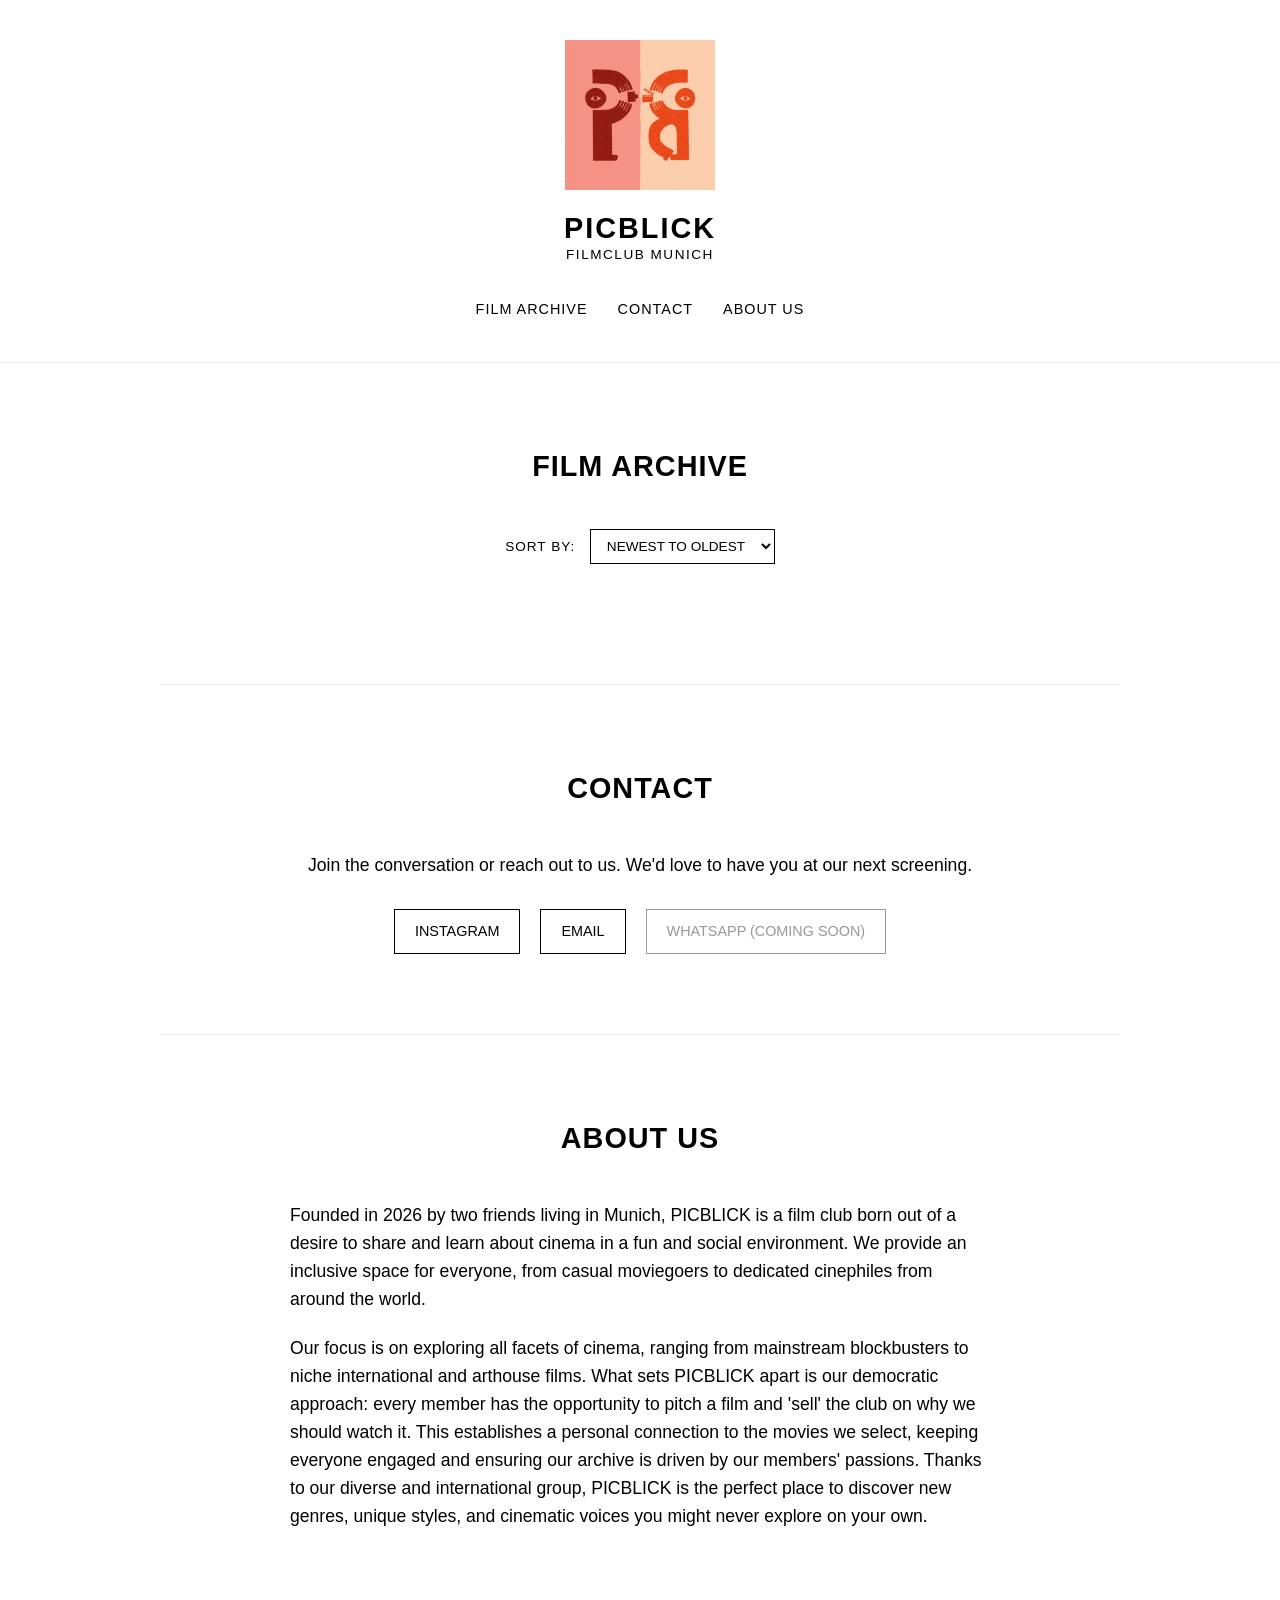
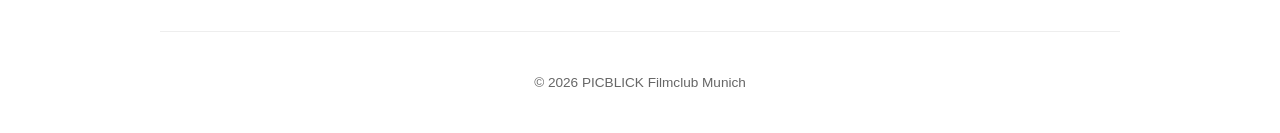
==== index.html @ 20578536 "Update footer copyright year to 2026" ====
<!DOCTYPE html>
<html lang="en">
<head>
    <meta charset="UTF-8">
    <meta name="viewport" content="width=device-width, initial-scale=1.0">
    <title>PICBLICK Filmclub</title>
    <link rel="stylesheet" href="style.css">
</head>
<body>

    <header>
        <nav>
            <div class="logo-container">
                <img src="logo.jpg" alt="PICBLICK Logo" class="logo">
                <div class="site-title">
                    <h1>PICBLICK</h1>
                    <h2>FILMCLUB MUNICH</h2>
                </div>
            </div>
            <ul class="nav-links">
                <li><a href="#filmarchive">Film Archive</a></li>
                <li><a href="#contact">Contact</a></li>
                <li><a href="#about">About Us</a></li>
            </ul>
        </nav>
    </header>

    <main>
        <section id="filmarchive" class="section">
            <h2>Film Archive</h2>
            
            <div class="controls">
                <label for="sort-select">Sort by:</label>
                <select id="sort-select">
                    <option value="date-desc">Newest to Oldest</option>
                    <option value="date-asc">Oldest to Newest</option>
                    <option value="rating-desc">Highest Rated</option>
                    <option value="rating-asc">Lowest Rated</option>
                </select>
            </div>

            <div class="grid-container" id="movie-grid">
                </div>
        </section>

        <section id="contact" class="section">
            <h2>Contact</h2>
            <div class="text-content center-text">
                <p>Join the conversation or reach out to us. We'd love to have you at our next screening.</p>
                <div class="contact-links">
                    <a href="https://instagram.com/picblickfilmclub" target="_blank">Instagram</a>
                    <a href="mailto:picblickfilmclub@gmail.com">Email</a>
                    <a href="#" class="disabled-link">WhatsApp (Coming Soon)</a>
                </div>
            </div>
        </section>

        <section id="about" class="section">
            <h2>About Us</h2>
            <div class="text-content">
                <p>Founded in 2026 by two friends living in Munich, PICBLICK is a film club born out of a desire to share and learn about cinema in a fun and social environment. We provide an inclusive space for everyone, from casual moviegoers to dedicated cinephiles from around the world.</p>
                <p>Our focus is on exploring all facets of cinema, ranging from mainstream blockbusters to niche international and arthouse films. What sets PICBLICK apart is our democratic approach: every member has the opportunity to pitch a film and 'sell' the club on why we should watch it. This establishes a personal connection to the movies we select, keeping everyone engaged and ensuring our archive is driven by our members' passions. Thanks to our diverse and international group, PICBLICK is the perfect place to discover new genres, unique styles, and cinematic voices you might never explore on your own.</p>
            </div>
        </section>
    </main>

    <footer>
        <p>&copy; 2026 PICBLICK Filmclub Munich</p>
    </footer>

    <script>
        // --- PUT YOUR TMDB API KEY HERE ---
        const TMDB_API_KEY = 'd668617bc36509c65b03d5f395f1cf01';

        // --- ADD YOUR MOVIES HERE ---
        const movieArchive = [
            { title: "Drive", year: "2012", rating: "3.28/5", event: "", date: "26.08.2024" },
            { title: "Taste of Cherry", year: "1997", rating: "3.27/5", event: "", date: "16.11.2024" },
            { title: "Fargo", year: "1996", rating: "3.68/5", event: "Winter Special", date: "09.12.2024" }, 
            { title: "The Motorcycle Diaries", year: "2004", rating: "4.75/5", event: "Vacation/Trip Special", date: "09.03.2025" },
            { title: "Companion", year: "2025", rating: "3.00/5", event: "Horror Special", date: "11.04.2025" },
            { title: "Taipei Story", year: "1985", rating: "3.57/5", event: "", date: "20.09.2025" }
        ];

        let loadedMovies = []; // This will store the movies + their poster images
        
        const grid = document.getElementById('movie-grid');
        const sortSelect = document.getElementById('sort-select');

        // Helper function to turn "DD.MM.YYYY" into a real date for sorting
        function parseDate(dateStr) {
            const [day, month, year] = dateStr.split('.');
            return new Date(`${year}-${month}-${day}`).getTime();
        }

        // Helper function to turn "4.5/5" into the number 4.5 for sorting
        function parseRating(ratingStr) {
            return parseFloat(ratingStr.split('/')[0]);
        }

        async function fetchMoviesData() {
            // 1. Fetch all posters from the API just once
            for (const movie of movieArchive) {
                try {
                    const response = await fetch(`https://api.themoviedb.org/3/search/movie?api_key=${TMDB_API_KEY}&query=${encodeURIComponent(movie.title)}&year=${movie.year}`);
                    const data = await response.json();
                    
                    let posterUrl = 'placeholder.jpg';
                    if (data.results && data.results.length > 0 && data.results[0].poster_path) {
                        posterUrl = `https://image.tmdb.org/t/p/original${data.results[0].poster_path}`;
                    }

                    // Save the movie info plus the poster URL to our array
                    loadedMovies.push({ ...movie, posterUrl });
                } catch (error) {
                    console.error('Error fetching data for', movie.title, error);
                }
            }
            
            // 2. Once everything is downloaded, sort and display them
            sortAndRender();
        }

        function sortAndRender() {
            const sortType = sortSelect.value;
            
            // Sort the array based on what the user selected
            loadedMovies.sort((a, b) => {
                if (sortType === 'date-desc') return parseDate(b.date) - parseDate(a.date);
                if (sortType === 'date-asc') return parseDate(a.date) - parseDate(b.date);
                if (sortType === 'rating-desc') return parseRating(b.rating) - parseRating(a.rating);
                if (sortType === 'rating-asc') return parseRating(a.rating) - parseRating(b.rating);
                return 0;
            });

            // Display the sorted grid
            renderGrid();
        }

        function renderGrid() {
            grid.innerHTML = ''; // Clear the grid first
            
            loadedMovies.forEach(movie => {
                let dateAndEventHTML = `<p class="movie-date">${movie.date}</p>`;
                if (movie.event) {
                    dateAndEventHTML = `<p class="movie-date"><span class="event-title">${movie.event}</span> &mdash; ${movie.date}</p>`;
                }

                const movieHTML = `
                    <div class="movie-item">
                        <img src="${movie.posterUrl}" alt="${movie.title} Poster" class="poster">
                        <h3>${movie.title}</h3>
                        <div class="rating">${movie.rating}</div>
                        ${dateAndEventHTML}
                    </div>
                `;
                grid.insertAdjacentHTML('beforeend', movieHTML);
            });
        }

        // Listen for when the user changes the dropdown menu
        sortSelect.addEventListener('change', sortAndRender);

        // Start the whole process when the page loads
        fetchMoviesData();
    </script>
</body>
</html>
---- style.css ----
/* GLOBAL STYLES */
* {
    margin: 0;
    padding: 0;
    box-sizing: border-box;
}

html {
    scroll-behavior: smooth;
}

body {
    font-family: "Helvetica Neue", Helvetica, Arial, sans-serif;
    background-color: #ffffff;
    color: #000000;
    line-height: 1.6;
    -webkit-font-smoothing: antialiased;
}

/* NAVIGATION & HEADER */
header {
    border-bottom: 1px solid #eeeeee;
    padding: 40px 20px;
}

nav {
    display: flex;
    flex-direction: column;
    align-items: center;
}

.logo-container {
    text-align: center;
    margin-bottom: 30px;
}

.logo {
    width: 150px;
    margin-bottom: 15px;
}

.site-title h1 {
    font-size: 1.8rem;
    font-weight: 700;
    letter-spacing: 2px;
    line-height: 1.1;
}

.site-title h2 {
    font-size: 0.85rem;
    font-weight: 500;
    letter-spacing: 1.5px;
    margin-bottom: 0; /* overrides global h2 margin */
    border: none;
    padding: 0;
}

.nav-links {
    list-style: none;
    display: flex;
    gap: 30px;
}

.nav-links a {
    text-decoration: none;
    color: #000000;
    font-weight: 500;
    font-size: 0.9rem;
    text-transform: uppercase;
    letter-spacing: 1px;
}

.nav-links a:hover {
    text-decoration: underline;
}

/* LAYOUT & SECTIONS */
main {
    max-width: 1000px;
    margin: 0 auto;
    padding: 0 20px;
}

.section {
    padding: 80px 0;
    border-bottom: 1px solid #eeeeee;
}

/* SECTION HEADERS */
h2 {
    font-family: "Helvetica Neue", Helvetica, Arial, sans-serif;
    font-size: 1.8rem;
    font-weight: 700;
    text-transform: uppercase;
    letter-spacing: 1px;
    text-align: center;
    margin-bottom: 40px;
}

.text-content {
    max-width: 700px;
    margin: 0 auto;
    font-size: 1.1rem;
}

.text-content p {
    margin-bottom: 20px;
}

.center-text {
    text-align: center;
}

/* FILMARCHIVE GRID */
.grid-container {
    display: grid;
    grid-template-columns: repeat(auto-fill, minmax(250px, 1fr));
    gap: 40px;
}

.movie-item {
    text-align: center;
}

.poster {
    width: 100%;
    aspect-ratio: 2 / 3; /* Forces standard movie poster dimensions */
    object-fit: cover;   /* Crops the image to fit the ratio perfectly */
    margin-bottom: 15px;
    background-color: #f5f5f5; /* Light grey placeholder while loading */
}

.movie-item h3 {
    font-size: 1.1rem;
    font-weight: bold;
    margin-bottom: 5px;
}

/* SORTING CONTROLS */
.controls {
    text-align: center;
    margin-bottom: 40px;
}

.controls label {
    font-size: 0.85rem;
    text-transform: uppercase;
    letter-spacing: 1px;
    margin-right: 10px;
    font-weight: 500;
}

.controls select {
    padding: 8px 12px;
    font-family: inherit;
    font-size: 0.85rem;
    border: 1px solid #000000;
    background-color: #ffffff;
    color: #000000;
    cursor: pointer;
    text-transform: uppercase;
    outline: none;
}

/* RATING BADGE */
.rating {
    display: inline-block;
    background-color: #000000; /* Solid black background */
    color: #ffffff; /* White text */
    padding: 4px 12px;
    font-size: 0.85rem;
    font-weight: bold;
    border-radius: 20px; /* Makes it look like a sleek pill/badge */
    margin: 10px 0;
    letter-spacing: 1px;
}

.movie-date {
    font-size: 0.85rem;
    color: #666666;
    margin-top: 2px;
    font-style: italic;
}

.event-title {
    font-weight: 600; /* Makes the special event text bolder */
    color: #333333; /* Slightly darker to emphasize the bold text */
}

/* CONTACT LINKS */
.contact-links {
    display: flex;
    justify-content: center;
    gap: 20px;
    margin-top: 30px;
}

.contact-links a {
    text-decoration: none;
    color: #000000;
    border: 1px solid #000000;
    padding: 10px 20px;
    font-size: 0.9rem;
    text-transform: uppercase;
    transition: all 0.3s ease;
}

.contact-links a:hover {
    background-color: #000000;
    color: #ffffff;
}

.disabled-link {
    color: #999999 !important;
    border-color: #999999 !important;
    cursor: default;
}

.disabled-link:hover {
    background-color: transparent !important;
    color: #999999 !important;
}

/* FOOTER */
footer {
    text-align: center;
    padding: 40px 20px;
    font-size: 0.85rem;
    color: #666666;
}
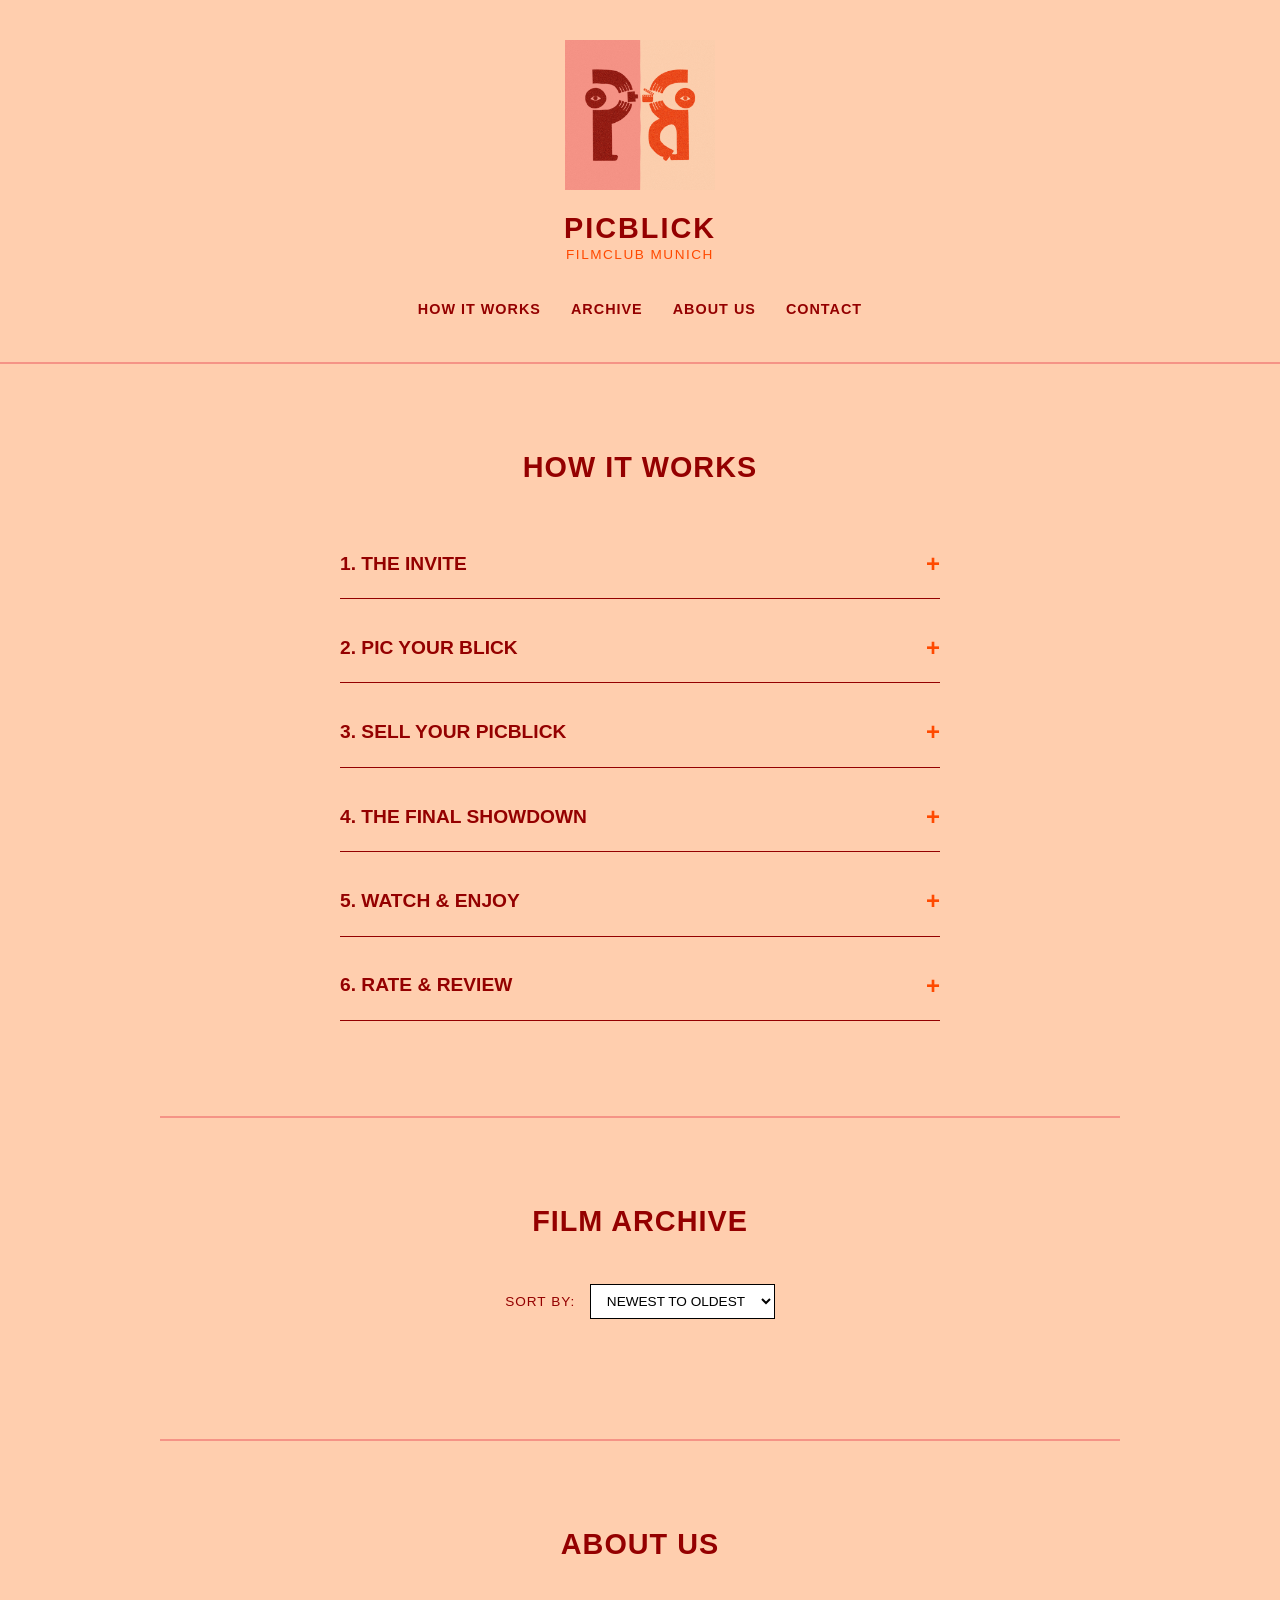
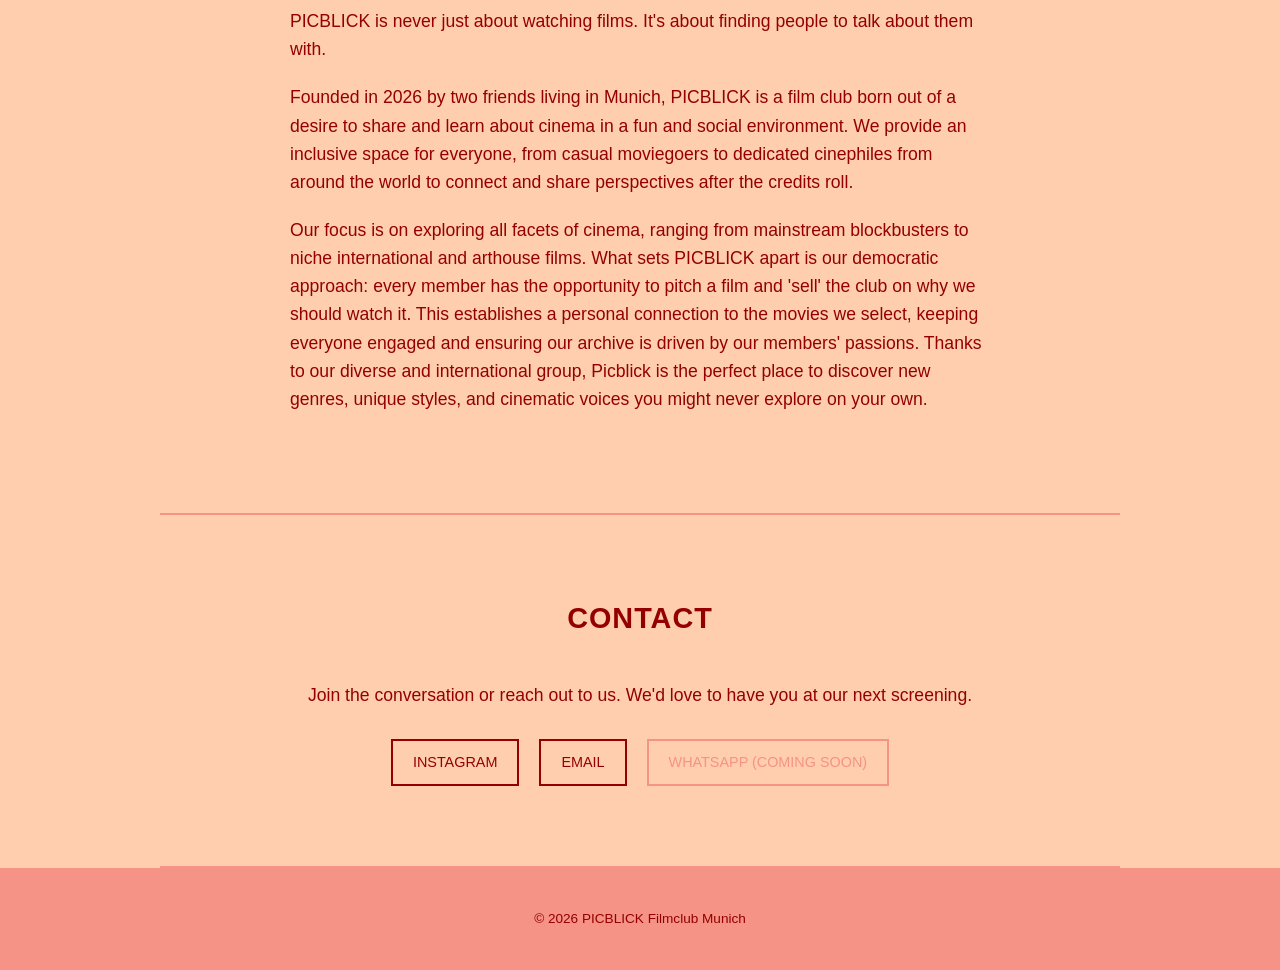
==== commit a687a9d7: "Update index.html" ====
--- a/index.html
+++ b/index.html
@@ -18,14 +18,52 @@
                 </div>
             </div>
             <ul class="nav-links">
-                <li><a href="#filmarchive">Film Archive</a></li>
+                <li><a href="#how-it-works">How It Works</a></li>
+                <li><a href="#filmarchive">Archive</a></li>
+                <li><a href="#about">About Us</a></li>
                 <li><a href="#contact">Contact</a></li>
-                <li><a href="#about">About Us</a></li>
             </ul>
         </nav>
     </header>
 
     <main>
+        <section id="how-it-works" class="section">
+            <h2>How It Works</h2>
+            <div class="steps-container">
+                
+                <details class="step">
+                    <summary>1. The Invite</summary>
+                    <p>Join our WhatsApp group to get notified about upcoming film days and stay in the loop.</p>
+                </details>
+
+                <details class="step">
+                    <summary>2. Pic your Blick</summary>
+                    <p>A week before we meet, submit a favorite movie or one you want to watch. 1 entry max per person, 10 movies total - be fast!. We handle the logistics of renting or finding the stream.</p>
+                </details>
+
+                <details class="step">
+                    <summary>3. Sell Your Picblick</summary>
+                    <p>On event day, everyone who submitted a film gets exactly one minute to pitch the club on why their movie deserves the screen.</p>
+                </details>
+
+                <details class="step">
+                    <summary>4. The Final Showdown</summary>
+                    <p>We vote the list down to the top 2 films. The final two members go head-to-head with one last 1-minute pitch to secure the win.</p>
+                </details>
+
+                <details class="step">
+                    <summary>5. Watch & Enjoy</summary>
+                    <p>The winning film is crowned, the lights go down, and the movie starts.</p>
+                </details>
+
+                <details class="step">
+                    <summary>6. Rate & Review</summary>
+                    <p>After the credits roll, we discuss the film as a group and assign it a final, official PICBLICK cumulative rating to enter into the archive.</p>
+                </details>
+
+            </div>
+        </section>
+
         <section id="filmarchive" class="section">
             <h2>Film Archive</h2>
             
@@ -41,6 +79,15 @@
 
             <div class="grid-container" id="movie-grid">
                 </div>
+        </section>
+
+        <section id="about" class="section">
+            <h2>About Us</h2>
+            <div class="text-content">
+                <p class="intro-bold"> PICBLICK is never just about watching films. It's about finding people to talk about them with. </p>
+                <p>Founded in 2026 by two friends living in Munich, PICBLICK is a film club born out of a desire to share and learn about cinema in a fun and social environment. We provide an inclusive space for everyone, from casual moviegoers to dedicated cinephiles from around the world to connect and share perspectives after the credits roll. </p>
+                <p>Our focus is on exploring all facets of cinema, ranging from mainstream blockbusters to niche international and arthouse films. What sets PICBLICK apart is our democratic approach: every member has the opportunity to pitch a film and 'sell' the club on why we should watch it. This establishes a personal connection to the movies we select, keeping everyone engaged and ensuring our archive is driven by our members' passions. Thanks to our diverse and international group, Picblick is the perfect place to discover new genres, unique styles, and cinematic voices you might never explore on your own.</p>
+            </div>
         </section>
 
         <section id="contact" class="section">
@@ -54,14 +101,7 @@
                 </div>
             </div>
         </section>
-
-        <section id="about" class="section">
-            <h2>About Us</h2>
-            <div class="text-content">
-                <p>Founded in 2026 by two friends living in Munich, PICBLICK is a film club born out of a desire to share and learn about cinema in a fun and social environment. We provide an inclusive space for everyone, from casual moviegoers to dedicated cinephiles from around the world.</p>
-                <p>Our focus is on exploring all facets of cinema, ranging from mainstream blockbusters to niche international and arthouse films. What sets PICBLICK apart is our democratic approach: every member has the opportunity to pitch a film and 'sell' the club on why we should watch it. This establishes a personal connection to the movies we select, keeping everyone engaged and ensuring our archive is driven by our members' passions. Thanks to our diverse and international group, PICBLICK is the perfect place to discover new genres, unique styles, and cinematic voices you might never explore on your own.</p>
-            </div>
-        </section>
+    </main>
     </main>
 
     <footer>
--- a/style.css
+++ b/style.css
@@ -11,15 +11,15 @@
 
 body {
     font-family: "Helvetica Neue", Helvetica, Arial, sans-serif;
-    background-color: #ffffff;
-    color: #000000;
+    background-color: #FFCEAE; /* Main Tan Background */
+    color: #940000; /* Dark Red Text */
     line-height: 1.6;
     -webkit-font-smoothing: antialiased;
 }
 
 /* NAVIGATION & HEADER */
 header {
-    border-bottom: 1px solid #eeeeee;
+    border-bottom: 2px solid #F59386; /* Light Red Divider */
     padding: 40px 20px;
 }
 
@@ -44,15 +44,17 @@
     font-weight: 700;
     letter-spacing: 2px;
     line-height: 1.1;
+    color: #940000;
 }
 
 .site-title h2 {
     font-size: 0.85rem;
     font-weight: 500;
     letter-spacing: 1.5px;
-    margin-bottom: 0; /* overrides global h2 margin */
+    margin-bottom: 0; 
     border: none;
     padding: 0;
+    color: #FF4900; /* Orange Subtitle */
 }
 
 .nav-links {
@@ -63,15 +65,16 @@
 
 .nav-links a {
     text-decoration: none;
-    color: #000000;
-    font-weight: 500;
+    color: #940000;
+    font-weight: bold;
     font-size: 0.9rem;
     text-transform: uppercase;
     letter-spacing: 1px;
+    transition: color 0.3s ease;
 }
 
 .nav-links a:hover {
-    text-decoration: underline;
+    color: #FF4900; /* Orange Hover */
 }
 
 /* LAYOUT & SECTIONS */
@@ -83,7 +86,7 @@
 
 .section {
     padding: 80px 0;
-    border-bottom: 1px solid #eeeeee;
+    border-bottom: 2px solid #F59386; /* Light Red Divider */
 }
 
 /* SECTION HEADERS */
@@ -95,6 +98,7 @@
     letter-spacing: 1px;
     text-align: center;
     margin-bottom: 40px;
+    color: #940000;
 }
 
 .text-content {
@@ -165,26 +169,14 @@
 /* RATING BADGE */
 .rating {
     display: inline-block;
-    background-color: #000000; /* Solid black background */
-    color: #ffffff; /* White text */
+    background-color: #940000; /* Dark Red Pill */
+    color: #FFCEAE; /* Tan Text */
     padding: 4px 12px;
     font-size: 0.85rem;
     font-weight: bold;
-    border-radius: 20px; /* Makes it look like a sleek pill/badge */
+    border-radius: 20px; 
     margin: 10px 0;
     letter-spacing: 1px;
-}
-
-.movie-date {
-    font-size: 0.85rem;
-    color: #666666;
-    margin-top: 2px;
-    font-style: italic;
-}
-
-.event-title {
-    font-weight: 600; /* Makes the special event text bolder */
-    color: #333333; /* Slightly darker to emphasize the bold text */
 }
 
 /* CONTACT LINKS */
@@ -197,28 +189,29 @@
 
 .contact-links a {
     text-decoration: none;
-    color: #000000;
-    border: 1px solid #000000;
+    color: #940000;
+    border: 2px solid #940000;
     padding: 10px 20px;
     font-size: 0.9rem;
+    text-weight: bold;
     text-transform: uppercase;
     transition: all 0.3s ease;
 }
 
 .contact-links a:hover {
-    background-color: #000000;
-    color: #ffffff;
+    background-color: #940000;
+    color: #FFCEAE;
 }
 
 .disabled-link {
-    color: #999999 !important;
-    border-color: #999999 !important;
+    color: #F59386 !important;
+    border-color: #F59386 !important;
     cursor: default;
 }
 
 .disabled-link:hover {
     background-color: transparent !important;
-    color: #999999 !important;
+    color: #F59386 !important;
 }
 
 /* FOOTER */
@@ -226,5 +219,51 @@
     text-align: center;
     padding: 40px 20px;
     font-size: 0.85rem;
-    color: #666666;
-}
+    color: #940000;
+    background-color: #F59386; /* Light Red Footer Block */
+}
+
+/* HOW IT WORKS ACCORDION */
+.steps-container {
+    max-width: 600px;
+    margin: 0 auto;
+}
+
+.step {
+    margin-bottom: 15px;
+    border-bottom: 1px solid #940000;
+}
+
+.step summary {
+    font-size: 1.2rem;
+    font-weight: bold;
+    cursor: pointer;
+    padding: 15px 0;
+    list-style: none; /* Removes the default arrow */
+    display: flex;
+    justify-content: space-between;
+    align-items: center;
+    text-transform: uppercase;
+    transition: color 0.3s ease;
+}
+
+.step summary:hover {
+    color: #FF4900;
+}
+
+.step summary::after {
+    content: '+';
+    font-size: 1.5rem;
+    color: #FF4900;
+}
+
+.step[open] summary::after {
+    content: '-';
+}
+
+.step p {
+    padding-bottom: 20px;
+    font-size: 1rem;
+    line-height: 1.5;
+    opacity: 0.9;
+}
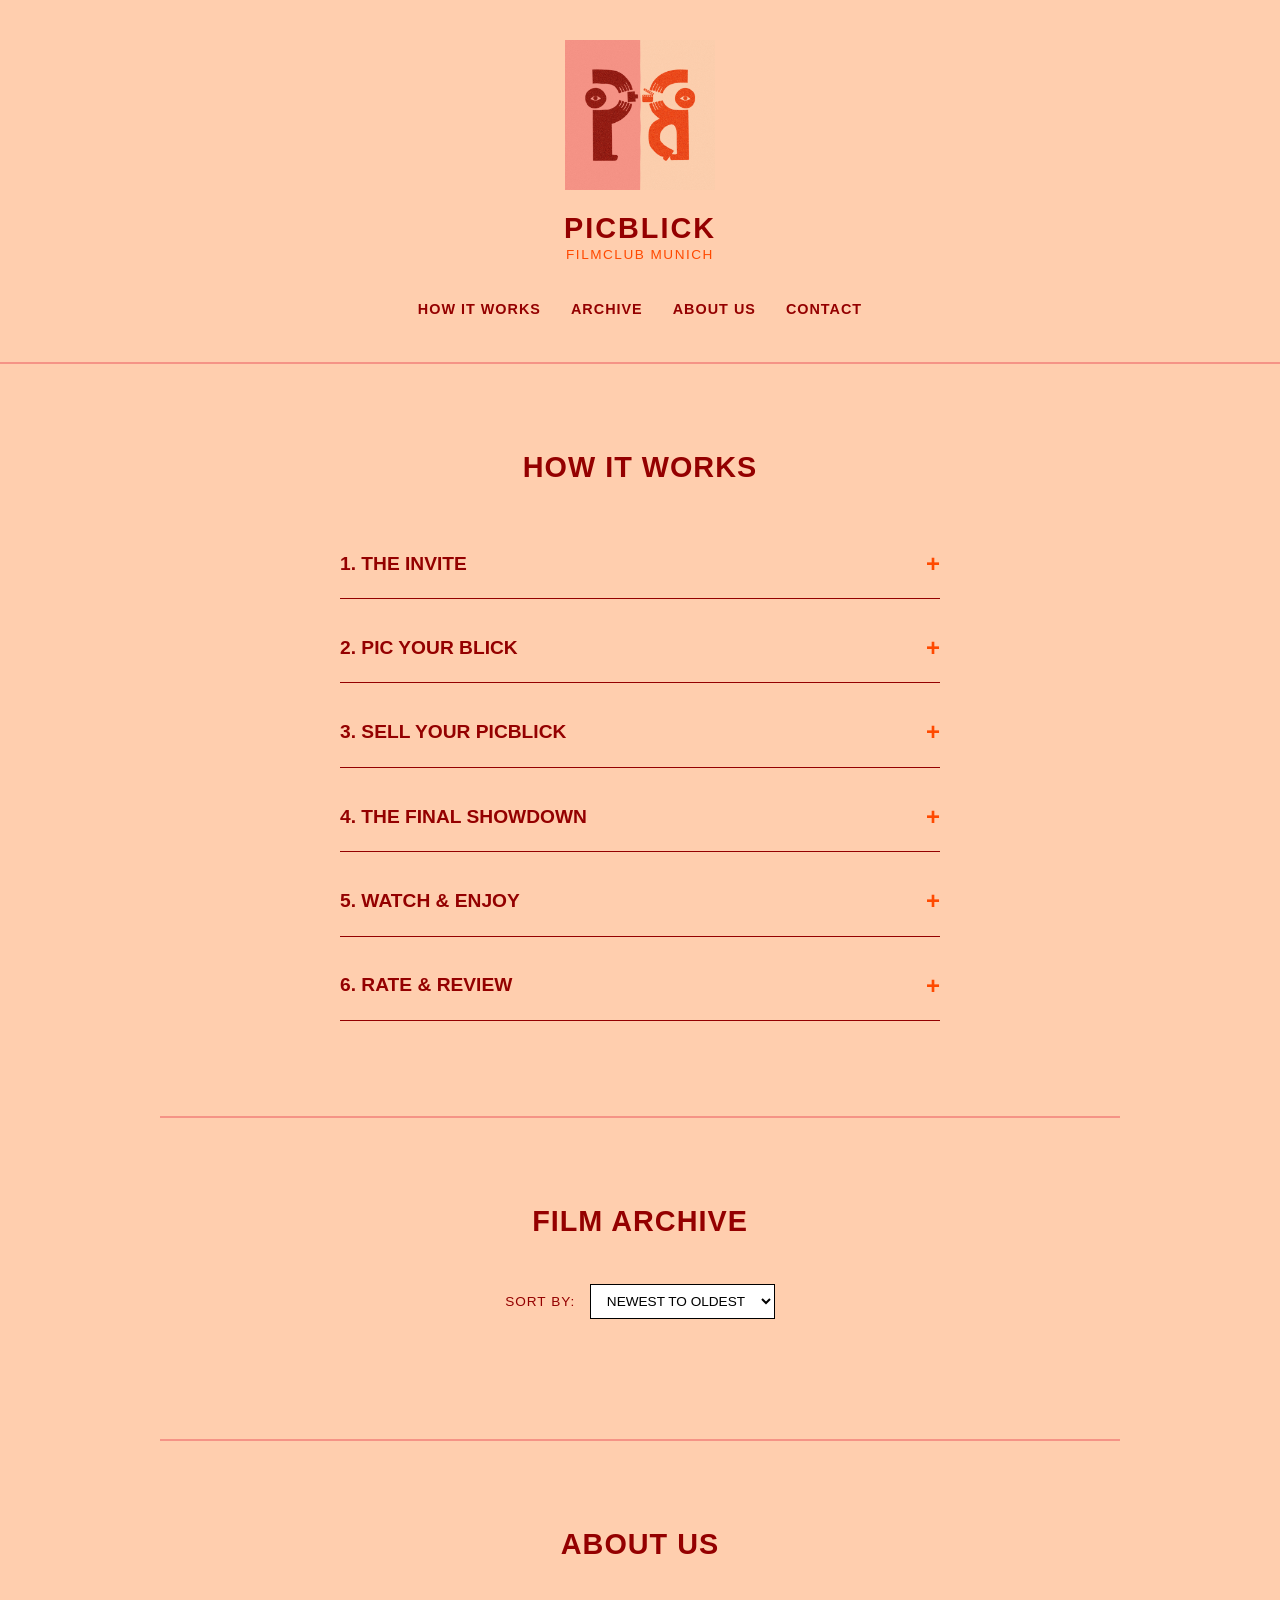
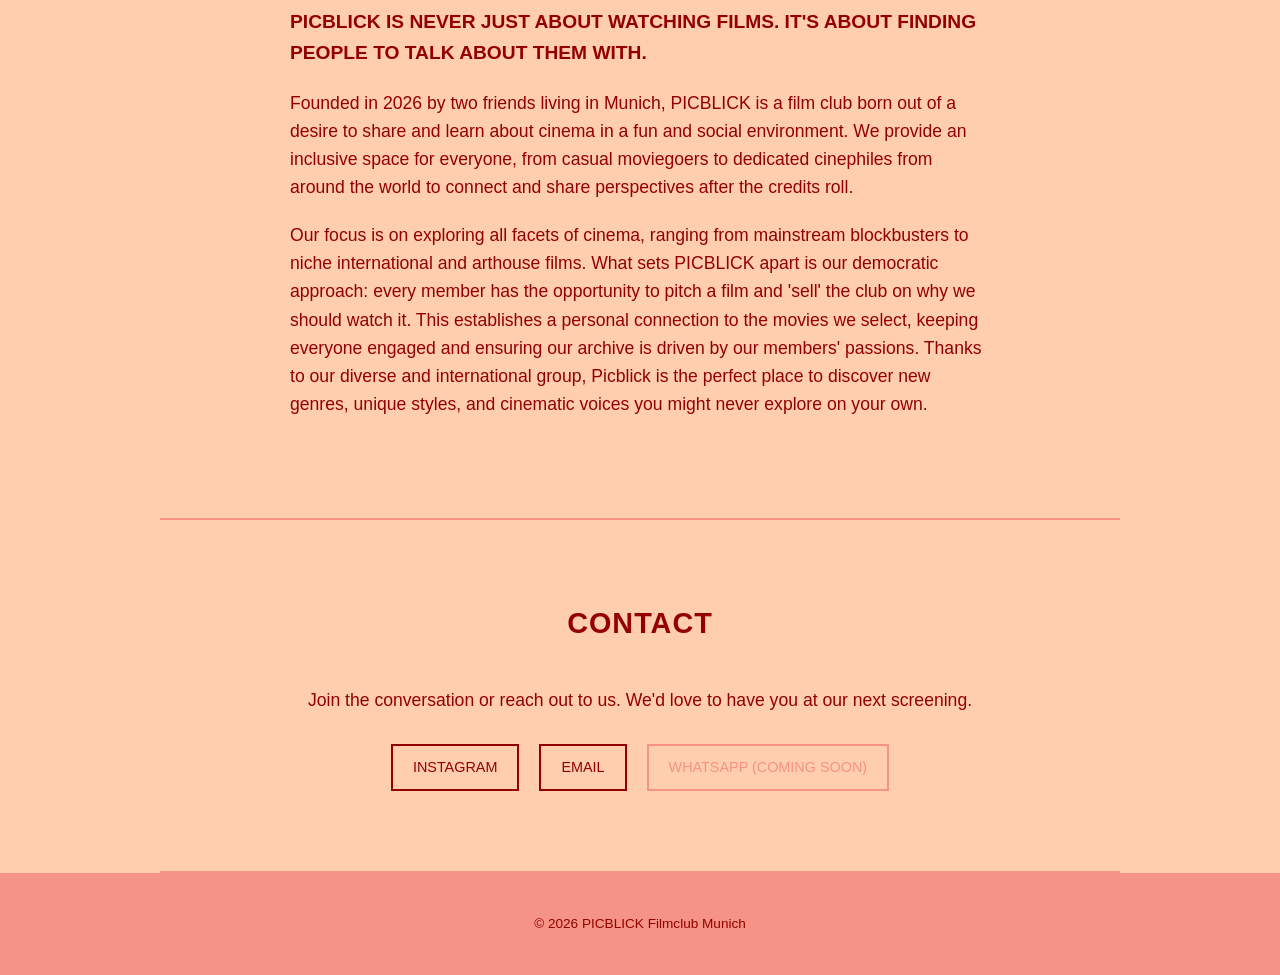
==== commit bbf44b3c: "Update index.html" ====
--- a/index.html
+++ b/index.html
@@ -38,7 +38,7 @@
 
                 <details class="step">
                     <summary>2. Pic your Blick</summary>
-                    <p>A week before we meet, submit a favorite movie or one you want to watch. 1 entry max per person, 10 movies total - be fast!. We handle the logistics of renting or finding the stream.</p>
+                    <p>A week before we meet, submit one of your favs or a film you really want to watch. 1 entry max per person and 10 movies total, so be fast to submit! We'll handle the logistics of renting or finding the stream.</p>
                 </details>
 
                 <details class="step">
--- a/style.css
+++ b/style.css
@@ -111,6 +111,12 @@
     margin-bottom: 20px;
 }
 
+.intro-bold {
+    font-weight: bold;
+    text-transform: uppercase;
+    font-size: 1.2rem;
+}
+
 .center-text {
     text-align: center;
 }
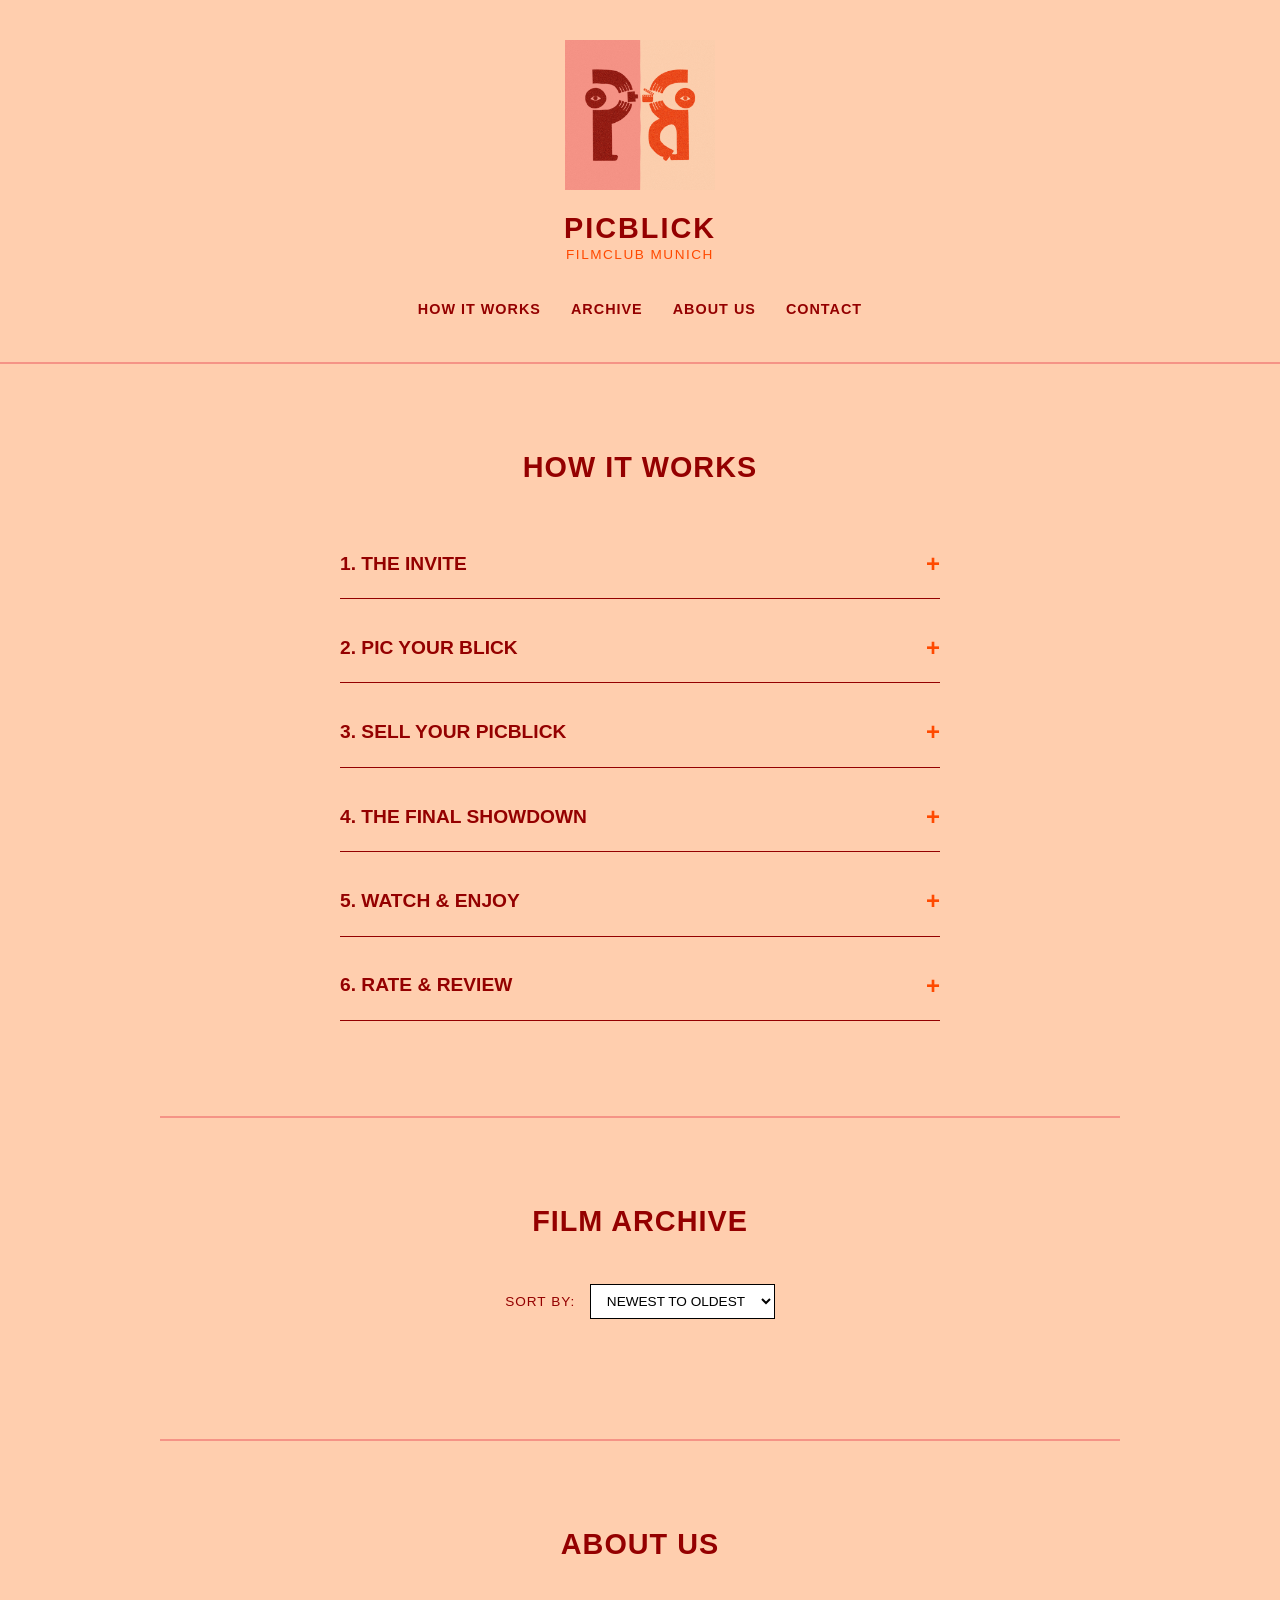
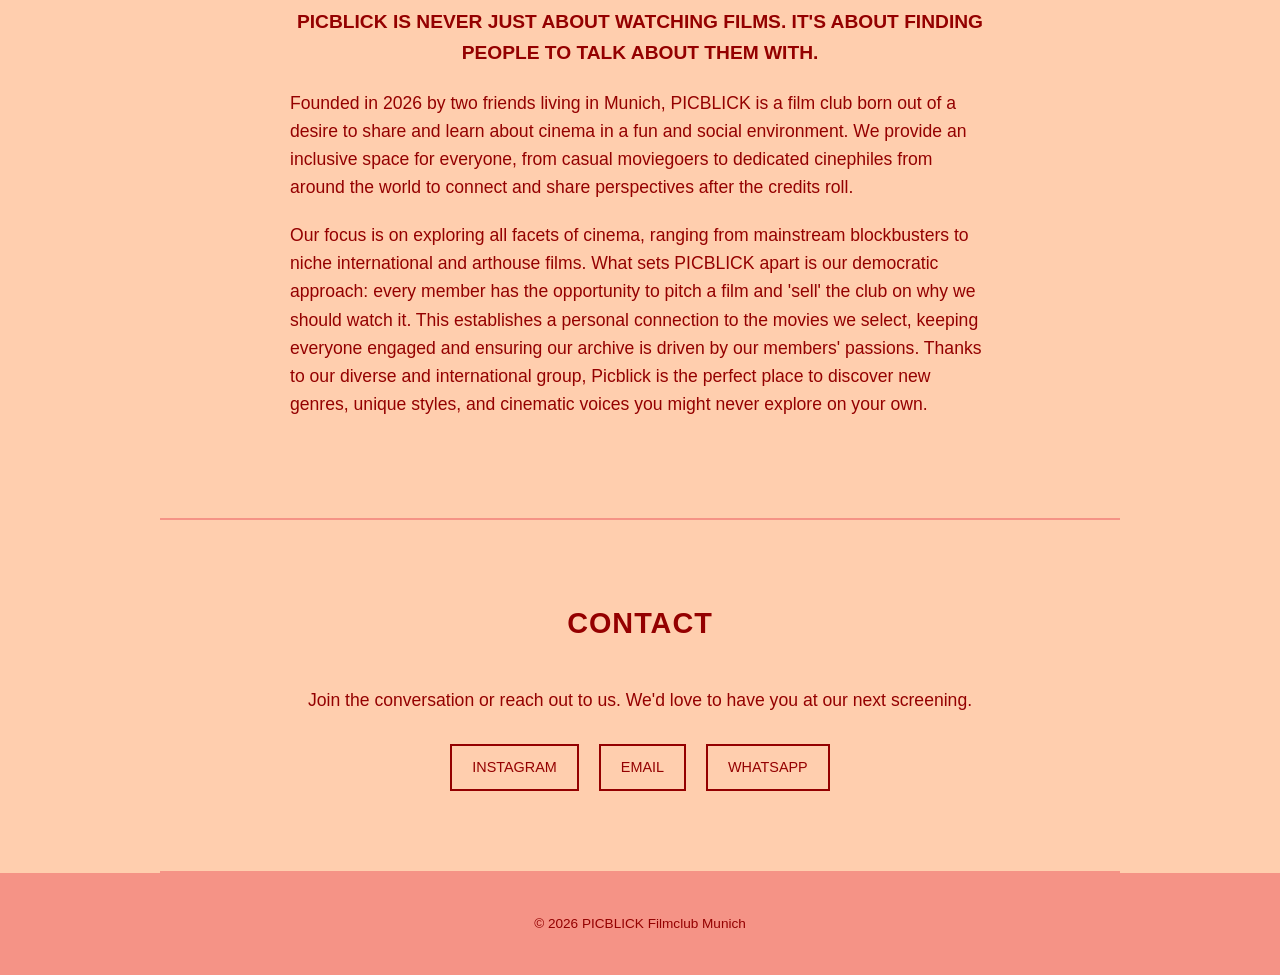
==== commit 755bb1e5: "Update index.html" ====
--- a/index.html
+++ b/index.html
@@ -33,7 +33,7 @@
                 
                 <details class="step">
                     <summary>1. The Invite</summary>
-                    <p>Join our WhatsApp group to get notified about upcoming film days and stay in the loop.</p>
+                    <p>Join our <a href="https://chat.whatsapp.com/KHkDDBHktFyG7kbbGas5IM?mode=gi_t" target="_blank">WhatsApp group</a> to get notified about upcoming film days and stay in the loop.</p>
                 </details>
 
                 <details class="step">
@@ -97,7 +97,7 @@
                 <div class="contact-links">
                     <a href="https://instagram.com/picblickfilmclub" target="_blank">Instagram</a>
                     <a href="mailto:picblickfilmclub@gmail.com">Email</a>
-                    <a href="#" class="disabled-link">WhatsApp (Coming Soon)</a>
+                    <a href="https://chat.whatsapp.com/KHkDDBHktFyG7kbbGas5IM?mode=gi_t" target="_blank">WhatsApp</a>
                 </div>
             </div>
         </section>
--- a/style.css
+++ b/style.css
@@ -115,6 +115,7 @@
     font-weight: bold;
     text-transform: uppercase;
     font-size: 1.2rem;
+    text-align: center;
 }
 
 .center-text {
@@ -273,3 +274,15 @@
     line-height: 1.5;
     opacity: 0.9;
 }
+
+/* Styles the WhatsApp link inside the steps */
+.step p a {
+    color: #940000;
+    font-weight: bold;
+    text-decoration: underline;
+    transition: color 0.3s ease;
+}
+
+.step p a:hover {
+    color: #FF4900;
+}
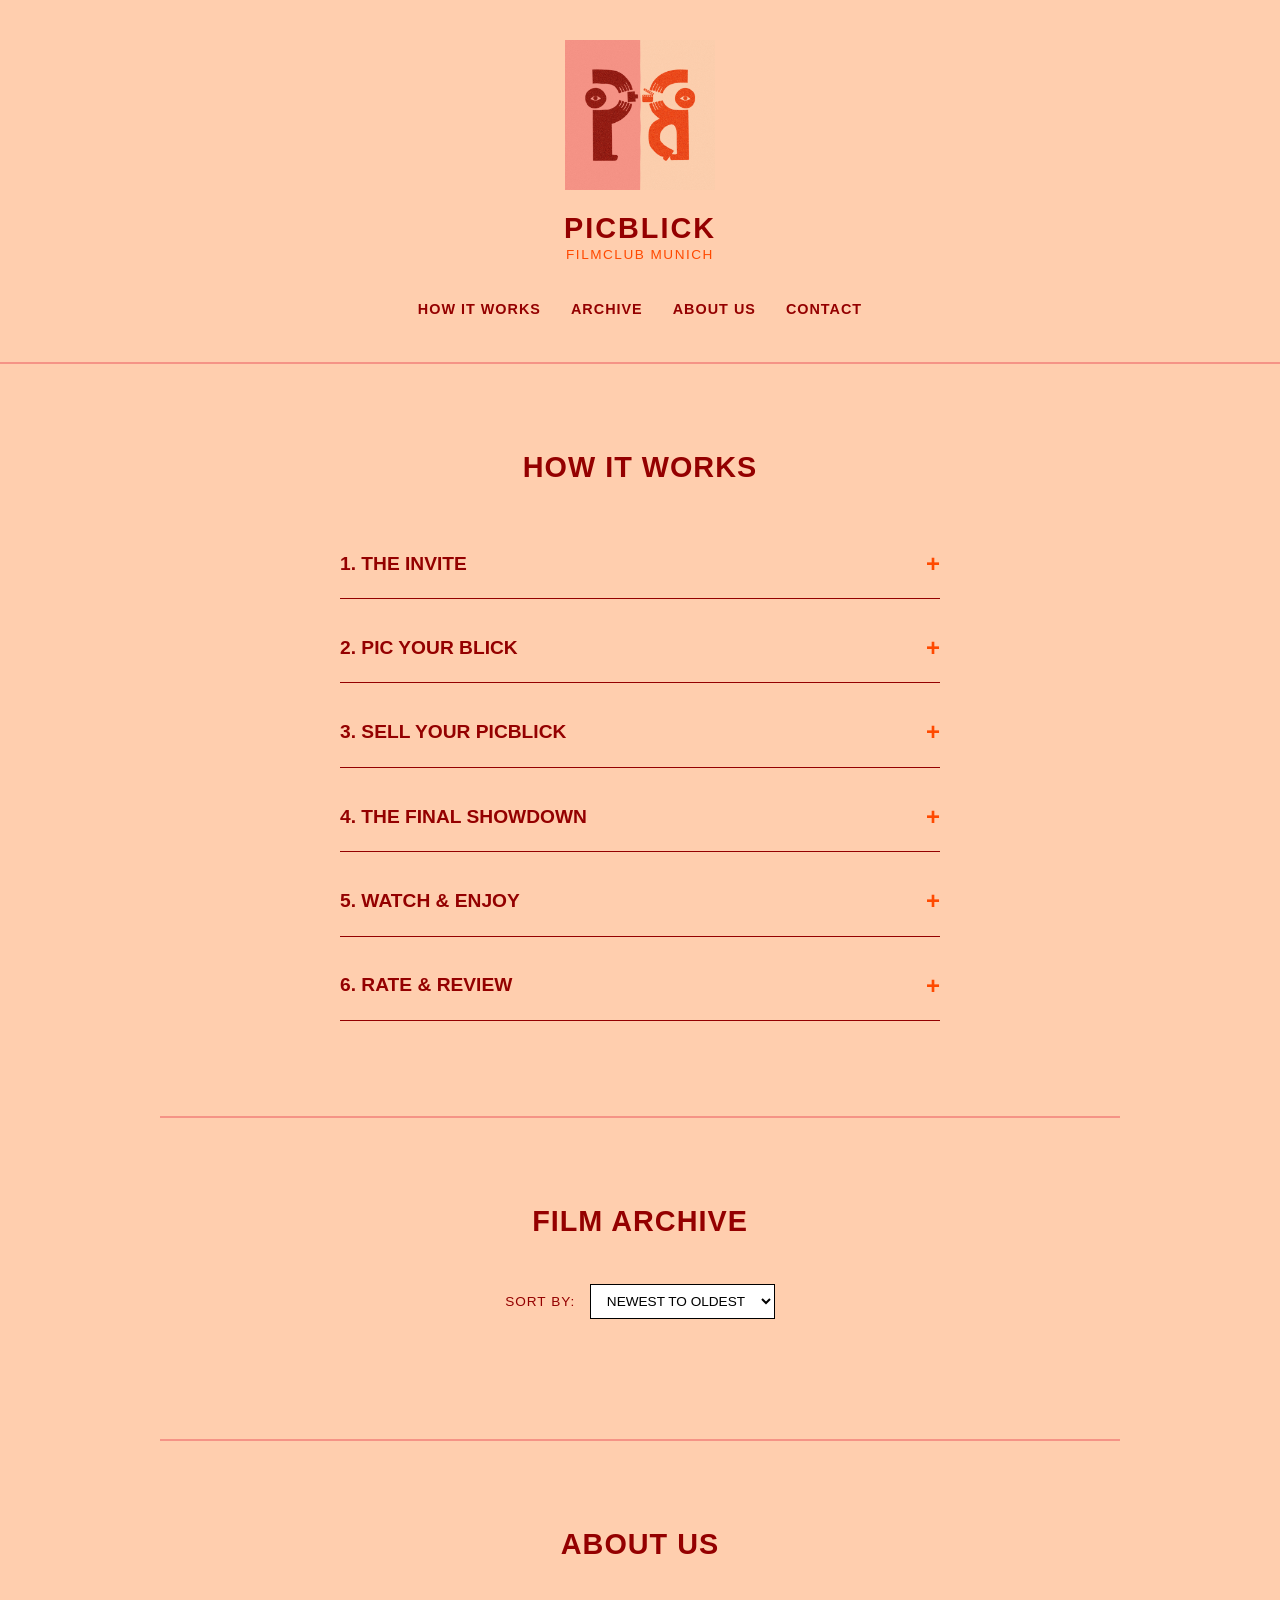
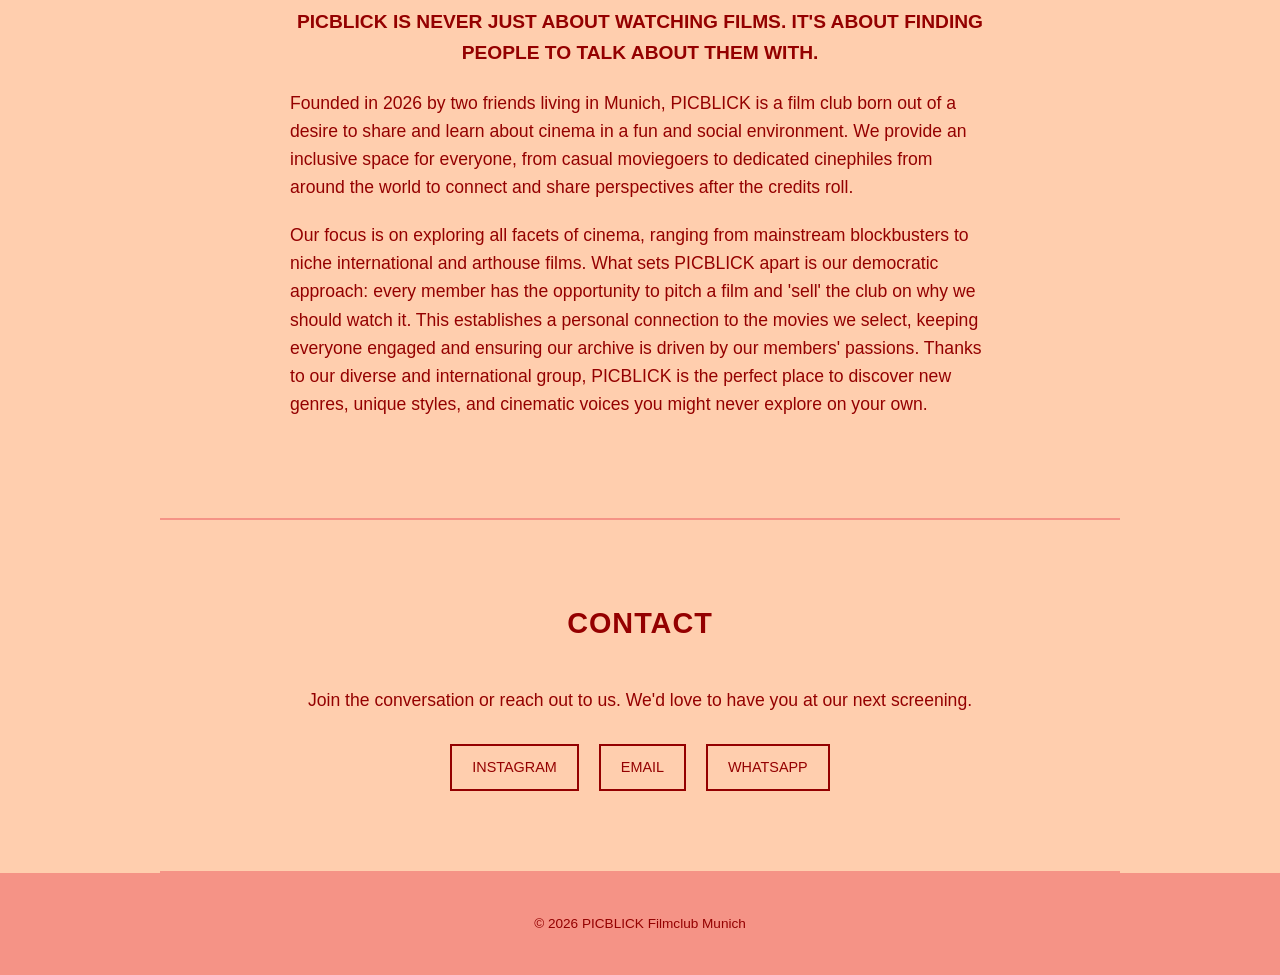
==== commit 86309e9a: "Update index.html" ====
--- a/index.html
+++ b/index.html
@@ -86,7 +86,7 @@
             <div class="text-content">
                 <p class="intro-bold"> PICBLICK is never just about watching films. It's about finding people to talk about them with. </p>
                 <p>Founded in 2026 by two friends living in Munich, PICBLICK is a film club born out of a desire to share and learn about cinema in a fun and social environment. We provide an inclusive space for everyone, from casual moviegoers to dedicated cinephiles from around the world to connect and share perspectives after the credits roll. </p>
-                <p>Our focus is on exploring all facets of cinema, ranging from mainstream blockbusters to niche international and arthouse films. What sets PICBLICK apart is our democratic approach: every member has the opportunity to pitch a film and 'sell' the club on why we should watch it. This establishes a personal connection to the movies we select, keeping everyone engaged and ensuring our archive is driven by our members' passions. Thanks to our diverse and international group, Picblick is the perfect place to discover new genres, unique styles, and cinematic voices you might never explore on your own.</p>
+                <p>Our focus is on exploring all facets of cinema, ranging from mainstream blockbusters to niche international and arthouse films. What sets PICBLICK apart is our democratic approach: every member has the opportunity to pitch a film and 'sell' the club on why we should watch it. This establishes a personal connection to the movies we select, keeping everyone engaged and ensuring our archive is driven by our members' passions. Thanks to our diverse and international group, PICBLICK is the perfect place to discover new genres, unique styles, and cinematic voices you might never explore on your own.</p>
             </div>
         </section>
 
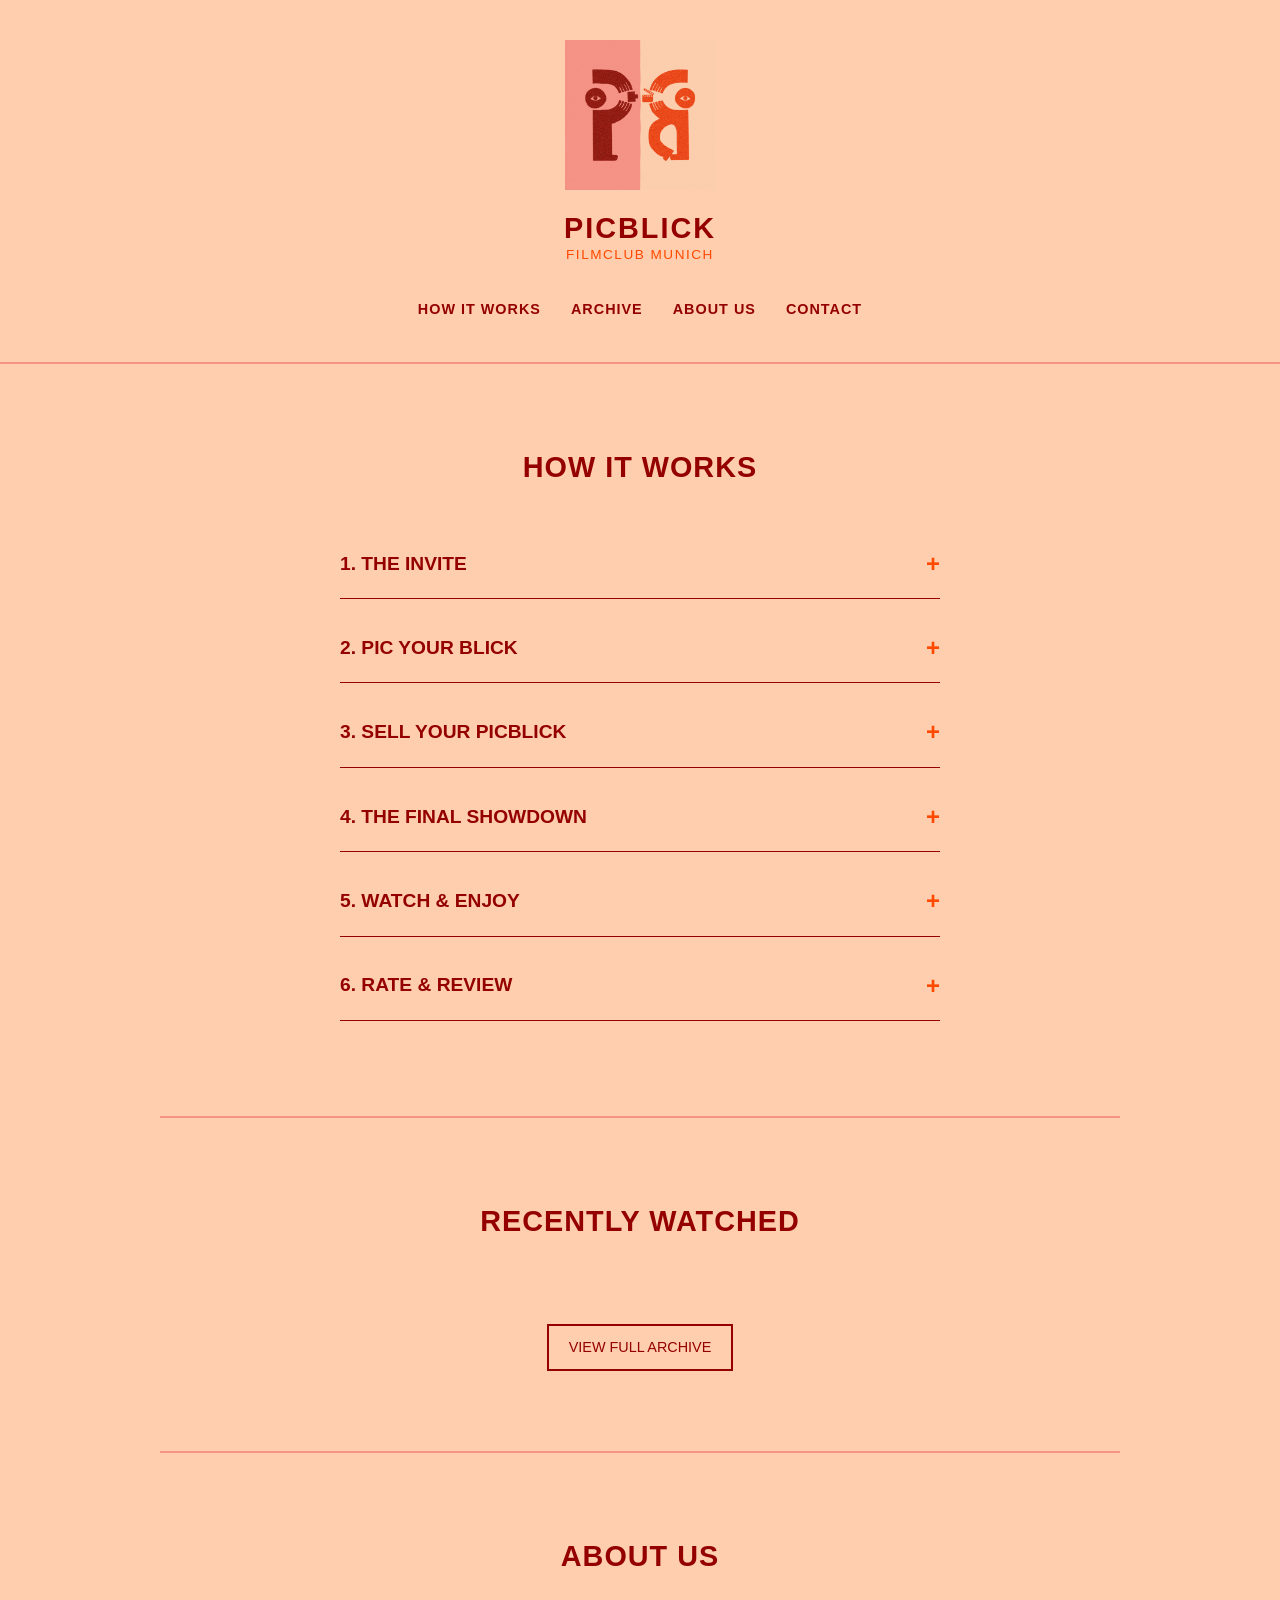
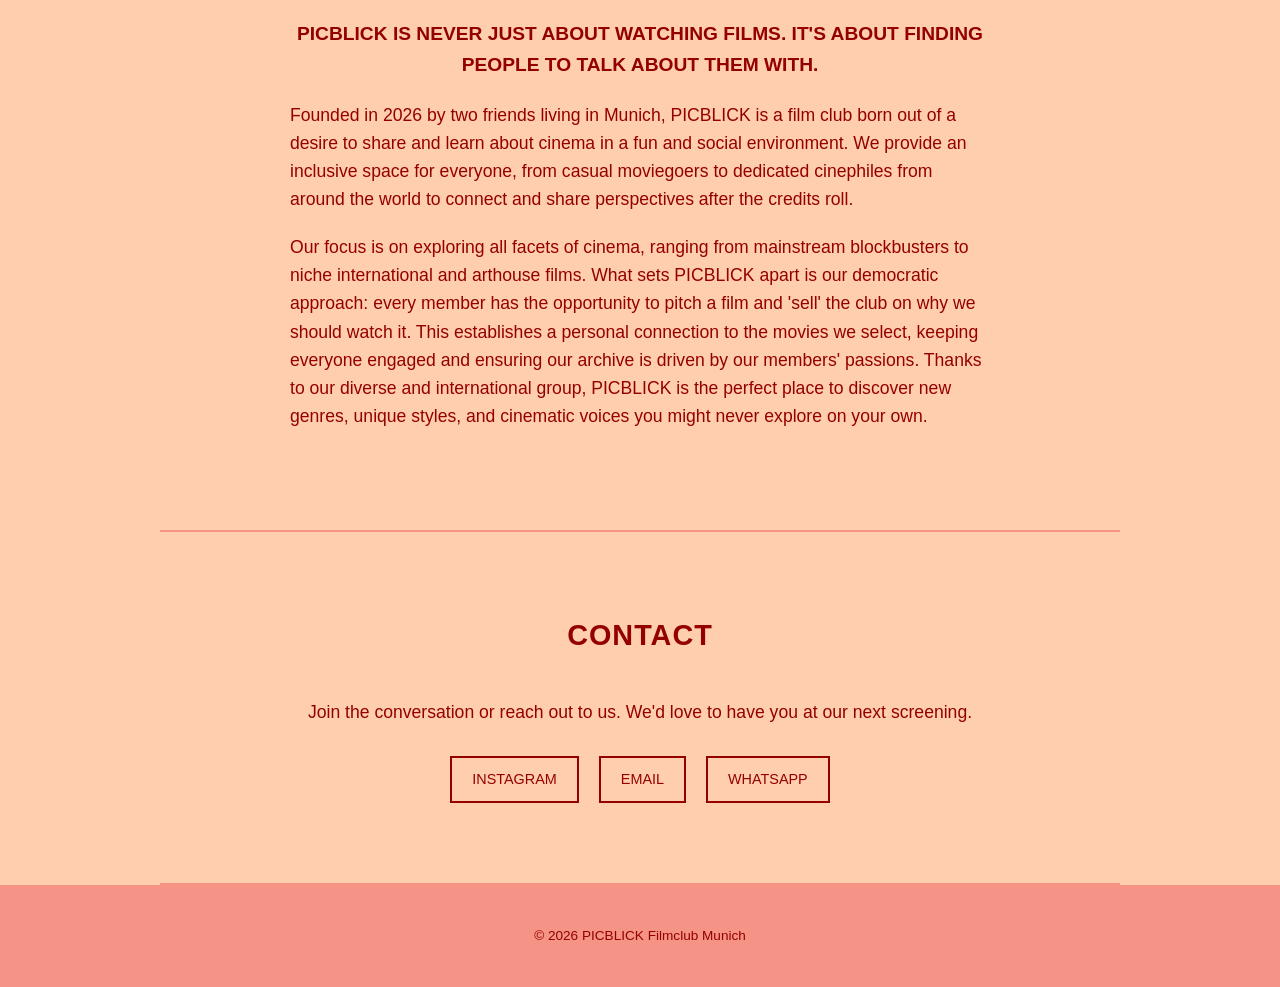
==== commit 6d710d5f: "Update index.html" ====
--- a/index.html
+++ b/index.html
@@ -4,6 +4,7 @@
     <meta charset="UTF-8">
     <meta name="viewport" content="width=device-width, initial-scale=1.0">
     <title>PICBLICK Filmclub</title>
+    <link rel="icon" href="logo.jpg">
     <link rel="stylesheet" href="style.css">
 </head>
 <body>
@@ -64,21 +65,17 @@
             </div>
         </section>
 
-        <section id="filmarchive" class="section">
-            <h2>Film Archive</h2>
+       <section id="filmarchive" class="section">
+            <h2>Recently Watched</h2>
             
-            <div class="controls">
-                <label for="sort-select">Sort by:</label>
-                <select id="sort-select">
-                    <option value="date-desc">Newest to Oldest</option>
-                    <option value="date-asc">Oldest to Newest</option>
-                    <option value="rating-desc">Highest Rated</option>
-                    <option value="rating-asc">Lowest Rated</option>
-                </select>
-            </div>
-
             <div class="grid-container" id="movie-grid">
                 </div>
+
+            <div class="center-text" style="margin-top: 40px;">
+                <div class="contact-links">
+                    <a href="archive.html">View Full Archive</a>
+                </div>
+            </div>
         </section>
 
         <section id="about" class="section">
@@ -110,7 +107,7 @@
 
     <script>
         // --- PUT YOUR TMDB API KEY HERE ---
-        const TMDB_API_KEY = 'd668617bc36509c65b03d5f395f1cf01';
+        const TMDB_API_KEY = 'PASTE_YOUR_API_KEY_HERE';
 
         // --- ADD YOUR MOVIES HERE ---
         const movieArchive = [
@@ -122,24 +119,15 @@
             { title: "Taipei Story", year: "1985", rating: "3.57/5", event: "", date: "20.09.2025" }
         ];
 
-        let loadedMovies = []; // This will store the movies + their poster images
-        
+        let loadedMovies = []; 
         const grid = document.getElementById('movie-grid');
-        const sortSelect = document.getElementById('sort-select');
 
-        // Helper function to turn "DD.MM.YYYY" into a real date for sorting
         function parseDate(dateStr) {
             const [day, month, year] = dateStr.split('.');
             return new Date(`${year}-${month}-${day}`).getTime();
         }
 
-        // Helper function to turn "4.5/5" into the number 4.5 for sorting
-        function parseRating(ratingStr) {
-            return parseFloat(ratingStr.split('/')[0]);
-        }
-
         async function fetchMoviesData() {
-            // 1. Fetch all posters from the API just once
             for (const movie of movieArchive) {
                 try {
                     const response = await fetch(`https://api.themoviedb.org/3/search/movie?api_key=${TMDB_API_KEY}&query=${encodeURIComponent(movie.title)}&year=${movie.year}`);
@@ -150,37 +138,24 @@
                         posterUrl = `https://image.tmdb.org/t/p/original${data.results[0].poster_path}`;
                     }
 
-                    // Save the movie info plus the poster URL to our array
                     loadedMovies.push({ ...movie, posterUrl });
                 } catch (error) {
                     console.error('Error fetching data for', movie.title, error);
                 }
             }
             
-            // 2. Once everything is downloaded, sort and display them
-            sortAndRender();
+            // Automatically sort by newest date
+            loadedMovies.sort((a, b) => parseDate(b.date) - parseDate(a.date));
+            
+            // Slice the array to only keep the first 3 movies
+            const top3Movies = loadedMovies.slice(0, 3);
+            renderGrid(top3Movies);
         }
 
-        function sortAndRender() {
-            const sortType = sortSelect.value;
+        function renderGrid(moviesToRender) {
+            grid.innerHTML = ''; 
             
-            // Sort the array based on what the user selected
-            loadedMovies.sort((a, b) => {
-                if (sortType === 'date-desc') return parseDate(b.date) - parseDate(a.date);
-                if (sortType === 'date-asc') return parseDate(a.date) - parseDate(b.date);
-                if (sortType === 'rating-desc') return parseRating(b.rating) - parseRating(a.rating);
-                if (sortType === 'rating-asc') return parseRating(a.rating) - parseRating(b.rating);
-                return 0;
-            });
-
-            // Display the sorted grid
-            renderGrid();
-        }
-
-        function renderGrid() {
-            grid.innerHTML = ''; // Clear the grid first
-            
-            loadedMovies.forEach(movie => {
+            moviesToRender.forEach(movie => {
                 let dateAndEventHTML = `<p class="movie-date">${movie.date}</p>`;
                 if (movie.event) {
                     dateAndEventHTML = `<p class="movie-date"><span class="event-title">${movie.event}</span> &mdash; ${movie.date}</p>`;
@@ -198,10 +173,6 @@
             });
         }
 
-        // Listen for when the user changes the dropdown menu
-        sortSelect.addEventListener('change', sortAndRender);
-
-        // Start the whole process when the page loads
         fetchMoviesData();
     </script>
 </body>
